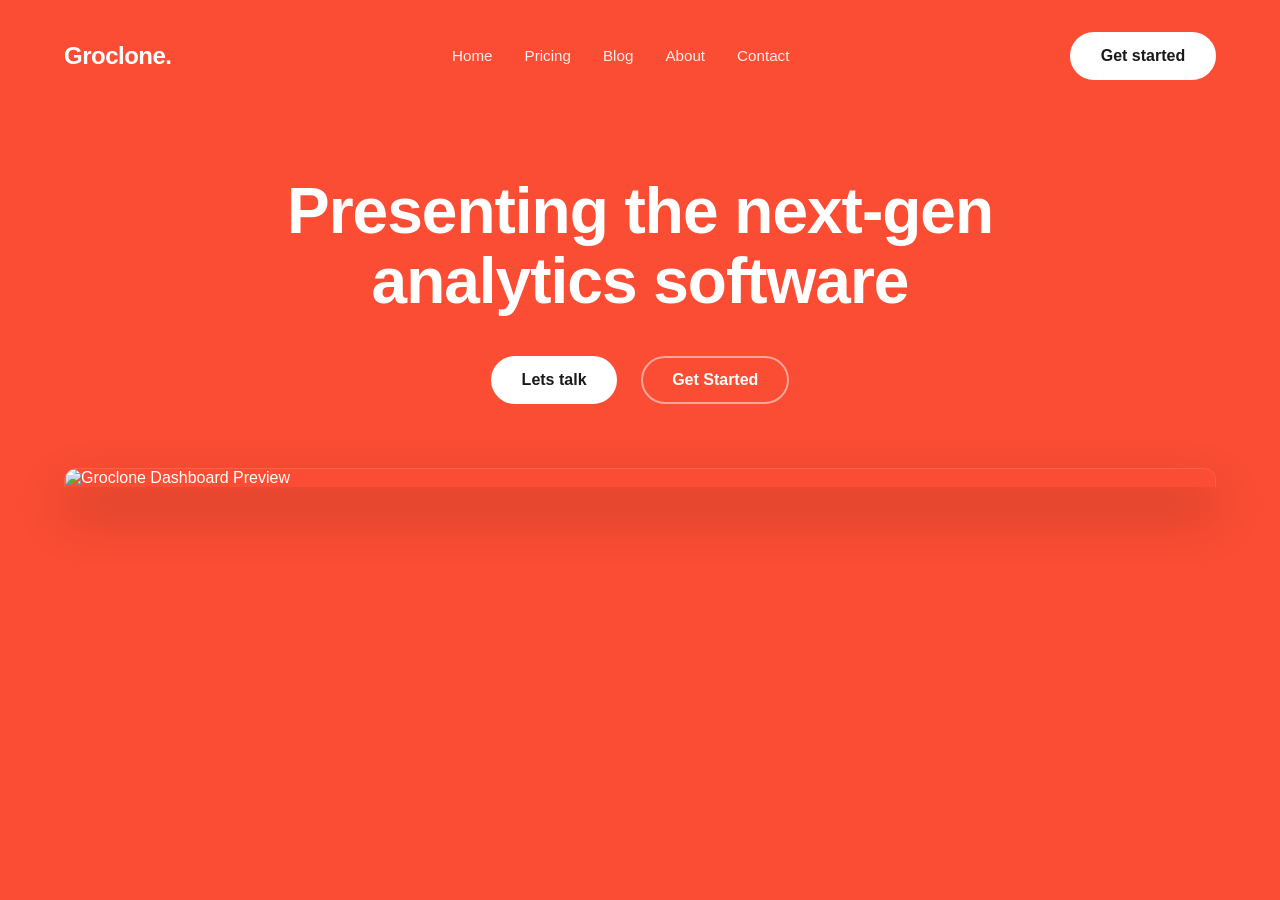
==== index.html @ 29d66b4a "fix: Update logo link in sidebar and adjust home link in navigation" ====
<!DOCTYPE html>
<html lang="en">
<head>
    <meta charset="UTF-8">
    <meta name="viewport" content="width=device-width, initial-scale=1.0">
    <title>Groclone - Next-Gen Analytics</title>
    <link rel="stylesheet" href="style.css">
</head>
<body>

    <section class="hero-section">
        
        <header class="navbar">
            <div class="logo">
                <a href="#">Groclone.</a>
            </div>
            
            <nav class="nav-links">
                <ul>
                    <li><a href="./html/dashboard.html">Home</a></li>
                    <li><a href="#">Pricing</a></li>
                    <li><a href="#">Blog</a></li>
                    <li><a href="#">About</a></li>
                    <li><a href="#">Contact</a></li>
                </ul>
            </nav>
            
            <div class="nav-action">
                <a href="#" class="btn btn-white">Get started</a>
            </div>
        </header>

        <main class="hero-content">
            <div class="hero-text-container">
                <h1>Presenting the next-gen analytics software</h1>
                
                <div class="hero-buttons">
                    <a href="#" class="btn btn-white">Lets talk</a>
                    <a href="#" class="btn btn-outline">Get Started</a>
                </div>
            </div>

            <div class="hero-mockup-container">
                <img src="https://via.placeholder.com/1100x700/ffffff/cccccc?text=Dashboard+Mockup+Image" alt="Groclone Dashboard Preview" class="dashboard-mockup">
            </div>
        </main>

    </section>

</body>
</html>
---- style.css ----
/* --- Variables & Reset --- */
:root {
    --primary-bg: #fa4d33; /* Vibrant red/orange background */
    --text-light: #ffffff;
    --text-dark: #1a1a1a;
    --font-main: -apple-system, BlinkMacSystemFont, "Segoe UI", Roboto, Helvetica, Arial, sans-serif;
    --transition: all 0.3s ease;
}

* {
    margin: 0;
    padding: 0;
    box-sizing: border-box;
}

body {
    font-family: var(--font-main);
    background-color: var(--primary-bg);
    color: var(--text-light);
    -webkit-font-smoothing: antialiased;
}

/* --- Hero Section Layout --- */
.hero-section {
    min-height: 100vh;
    display: flex;
    flex-direction: column;
    overflow-x: hidden;
}

/* --- Navigation Bar --- */
.navbar {
    display: flex;
    justify-content: space-between;
    align-items: center;
    padding: 2rem 5%;
    max-width: 1440px;
    margin: 0 auto;
    width: 100%;
}

.logo a {
    color: var(--text-light);
    text-decoration: none;
    font-size: 1.5rem;
    font-weight: 700;
    letter-spacing: -0.5px;
}

.nav-links ul {
    display: flex;
    list-style: none;
    gap: 2rem;
}

.nav-links a {
    color: var(--text-light);
    text-decoration: none;
    font-size: 0.95rem;
    font-weight: 500;
    opacity: 0.9;
    transition: var(--transition);
}

.nav-links a:hover {
    opacity: 1;
}

/* --- Buttons --- */
.btn {
    display: inline-block;
    padding: 0.8rem 1.8rem;
    border-radius: 50px;
    font-size: 1rem;
    font-weight: 600;
    text-decoration: none;
    transition: var(--transition);
    cursor: pointer;
    text-align: center;
}

.btn-white {
    background-color: var(--text-light);
    color: var(--text-dark);
    border: 2px solid var(--text-light);
}

.btn-white:hover {
    transform: translateY(-2px);
    box-shadow: 0 10px 20px rgba(0, 0, 0, 0.1);
}

.btn-outline {
    background-color: transparent;
    color: var(--text-light);
    border: 2px solid rgba(255, 255, 255, 0.5);
}

.btn-outline:hover {
    border-color: var(--text-light);
    background-color: rgba(255, 255, 255, 0.1);
}

/* --- Hero Content --- */
.hero-content {
    display: flex;
    flex-direction: column;
    align-items: center;
    flex: 1;
    padding-top: 4rem;
    width: 100%;
}

.hero-text-container {
    text-align: center;
    max-width: 800px;
    padding: 0 20px;
    margin-bottom: 4rem;
}

.hero-text-container h1 {
    font-size: clamp(3rem, 5vw, 4.5rem);
    font-weight: 700;
    line-height: 1.1;
    margin-bottom: 2.5rem;
    letter-spacing: -1px;
}

.hero-buttons {
    display: flex;
    justify-content: center;
    gap: 1.5rem;
}

/* --- Dashboard Mockup --- */
.hero-mockup-container {
    width: 90%;
    max-width: 1200px;
    margin: 0 auto;
    /* Pushes the image down slightly out of frame if desired, or just gives it space */
    margin-bottom: -5%; 
}

.dashboard-mockup {
    width: 100%;
    height: auto;
    display: block;
    border-radius: 12px 12px 0 0; /* Rounds only the top corners */
    box-shadow: 0 25px 50px rgba(0, 0, 0, 0.25);
    /* Optional: subtle border to separate from background */
    border: 1px solid rgba(255, 255, 255, 0.1); 
    border-bottom: none;
}

/* --- Responsive Design --- */
@media screen and (max-width: 900px) {
    .navbar {
        flex-direction: column;
        gap: 1.5rem;
    }
    
    .nav-links ul {
        flex-wrap: wrap;
        justify-content: center;
    }
}

@media screen and (max-width: 600px) {
    .hero-text-container h1 {
        font-size: 2.5rem;
    }
    
    .hero-buttons {
        flex-direction: column;
        gap: 1rem;
    }
    
    .btn {
        width: 100%;
    }
}
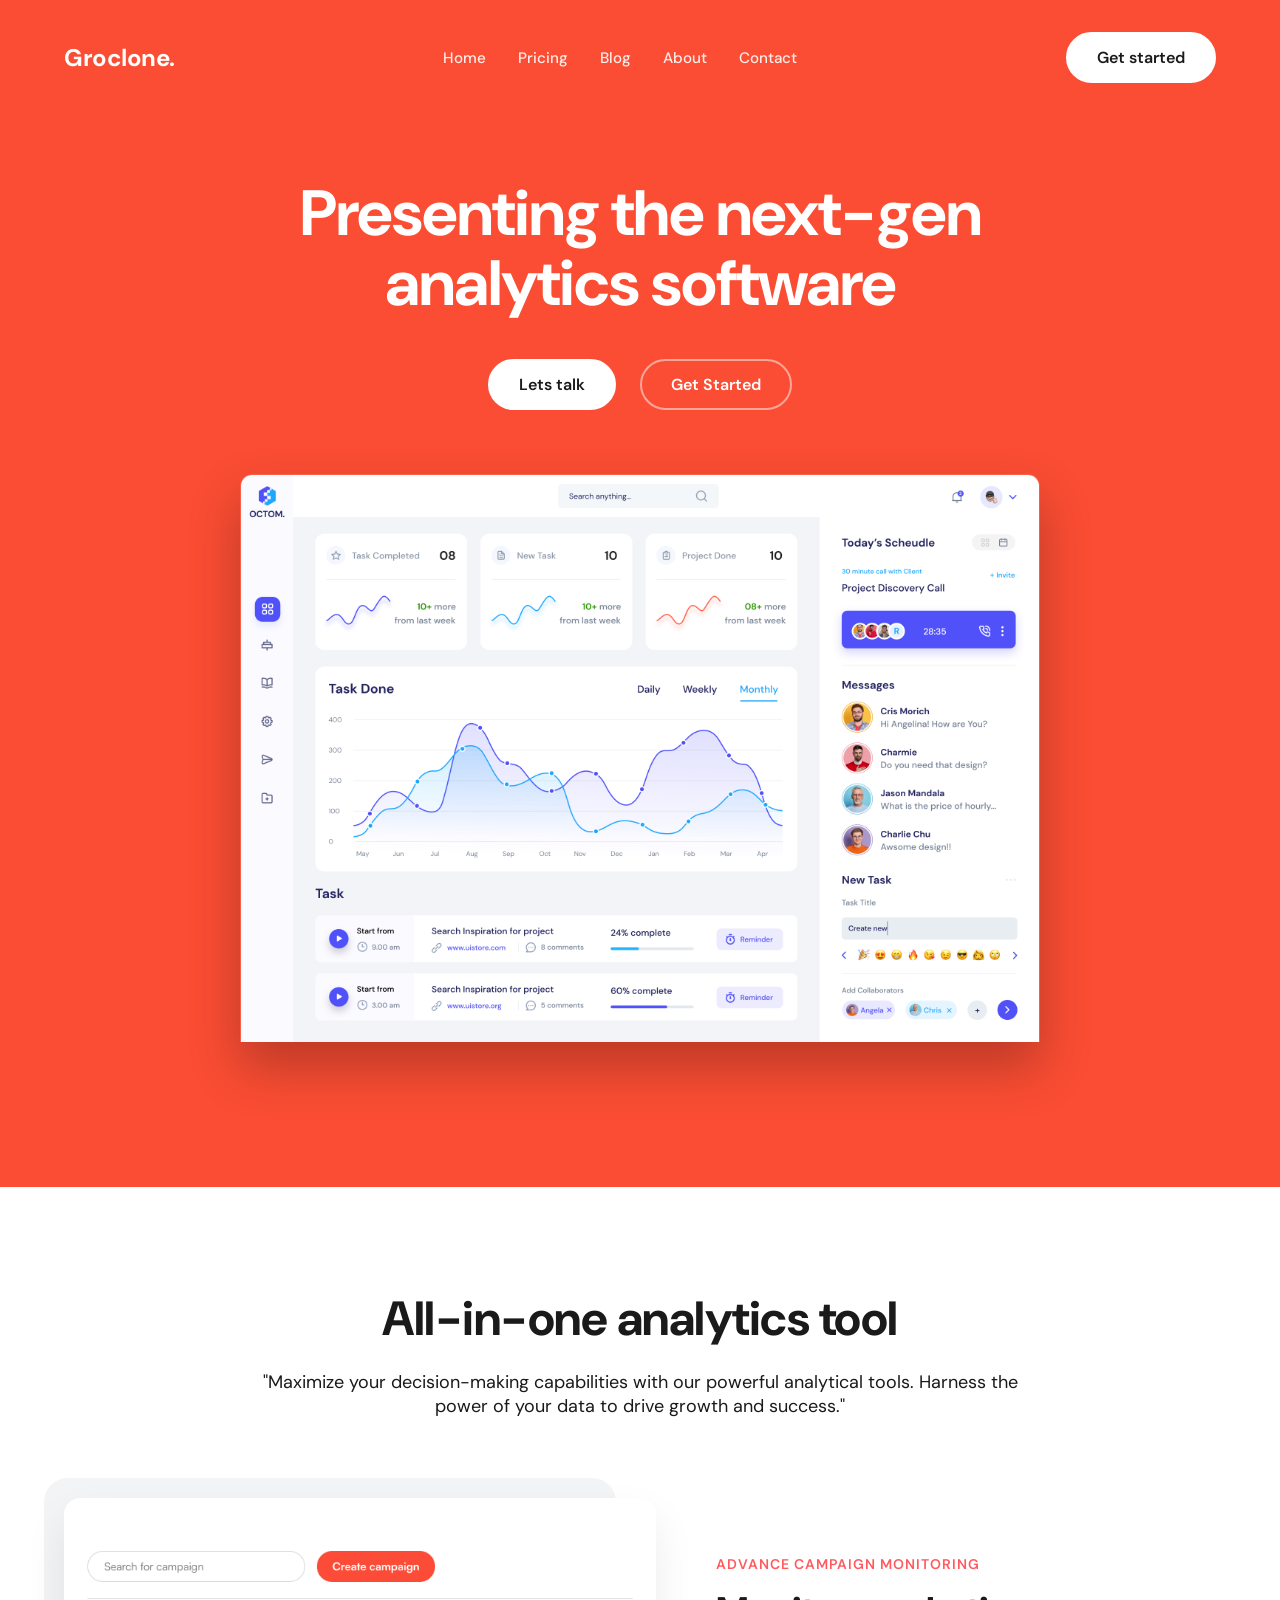
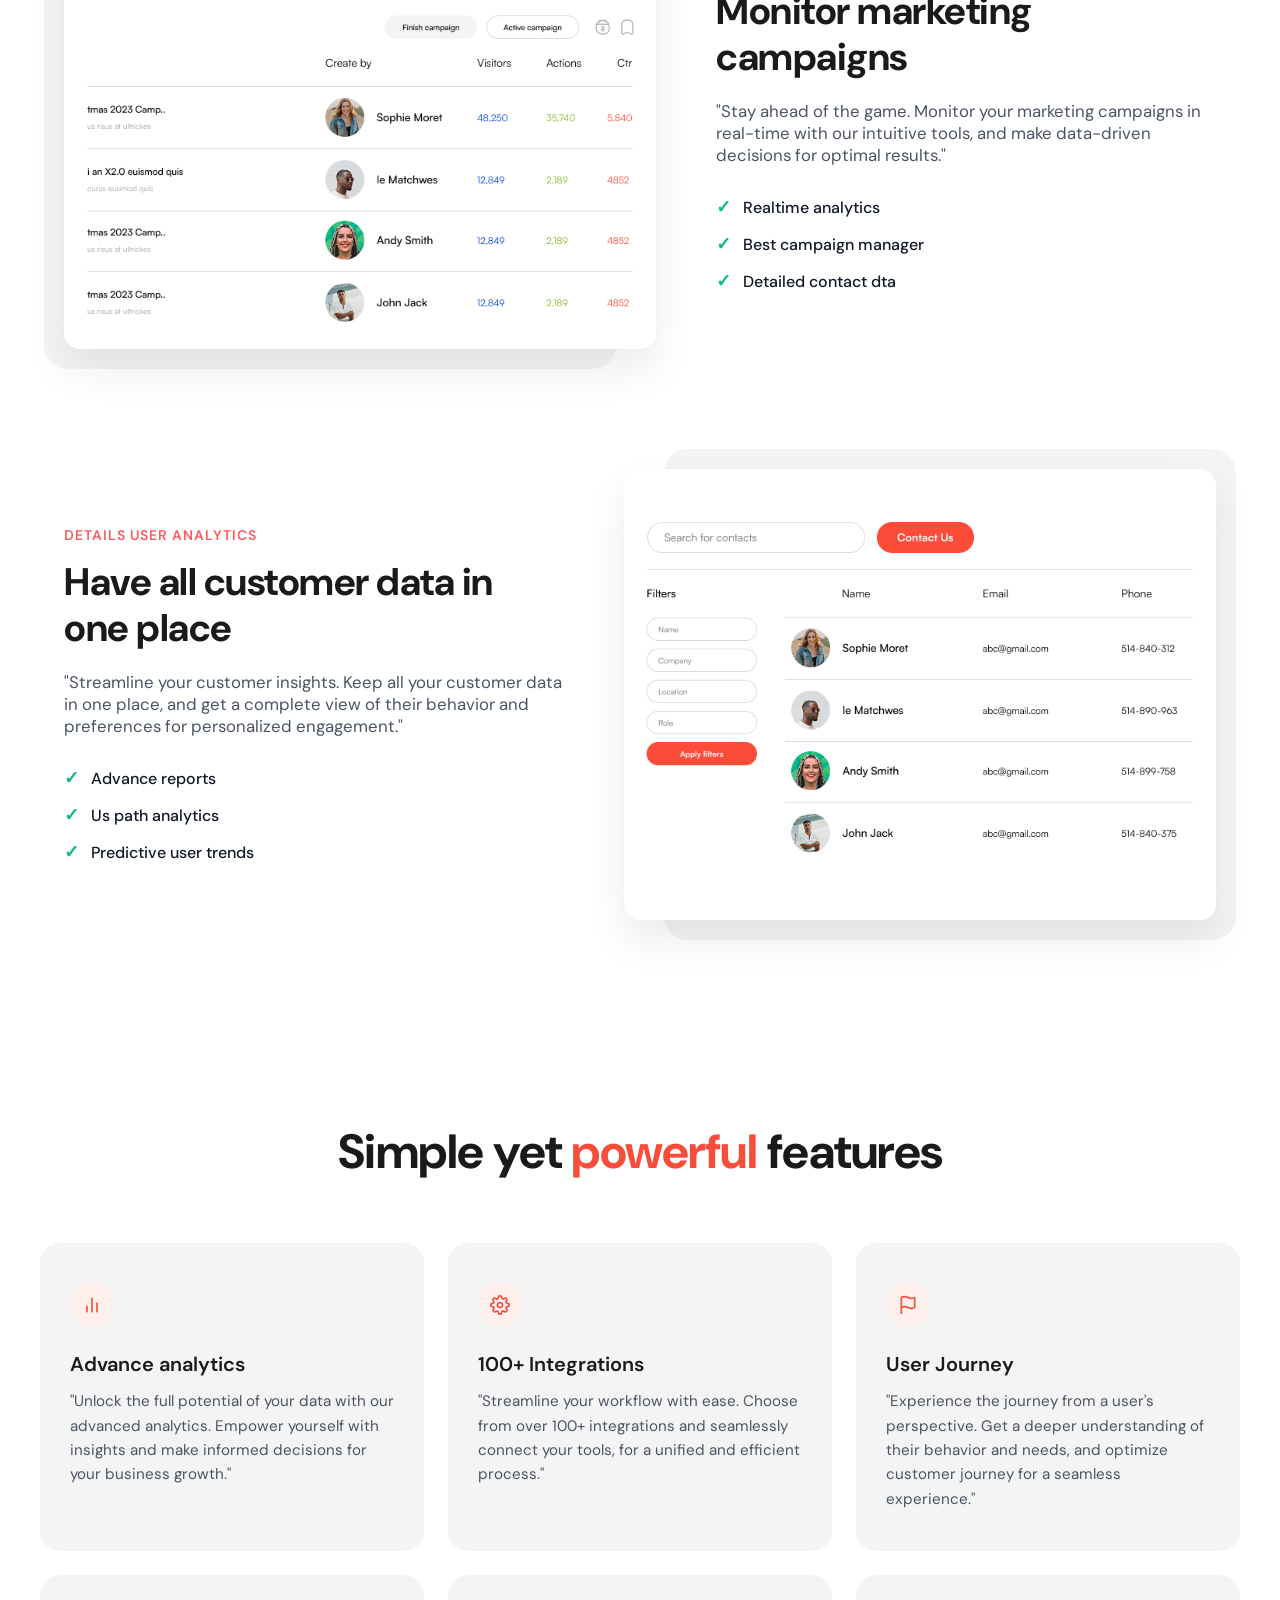
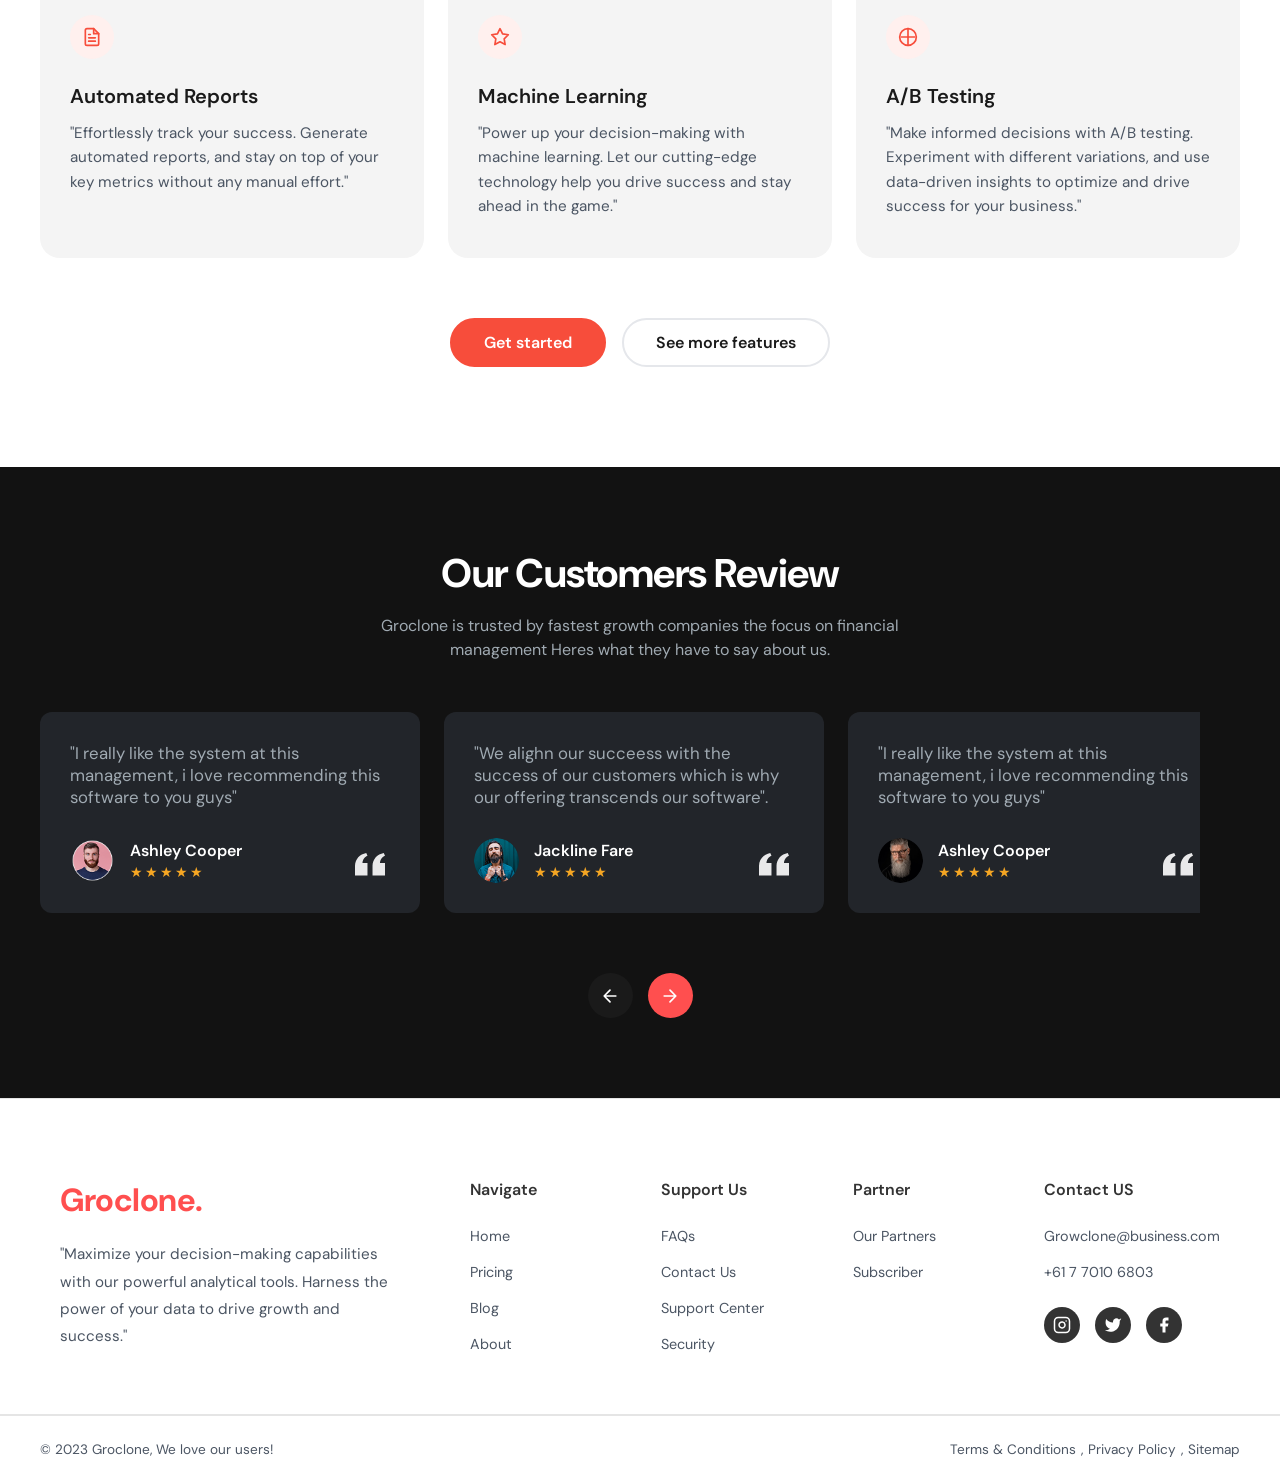
==== commit 5ead7d20: "Refactor code structure for improved readability and maintainability" ====
--- a/index.html
+++ b/index.html
@@ -5,6 +5,7 @@
     <meta name="viewport" content="width=device-width, initial-scale=1.0">
     <title>Groclone - Next-Gen Analytics</title>
     <link rel="stylesheet" href="style.css">
+    
 </head>
 <body>
 
@@ -12,40 +13,308 @@
         
         <header class="navbar">
             <div class="logo">
-                <a href="#">Groclone.</a>
-            </div>
-            
+                <a href="./index.html">Groclone.</a>
+            </div>  
             <nav class="nav-links">
                 <ul>
-                    <li><a href="./html/dashboard.html">Home</a></li>
+                    <li><a href="#">Home</a></li>
                     <li><a href="#">Pricing</a></li>
                     <li><a href="#">Blog</a></li>
                     <li><a href="#">About</a></li>
                     <li><a href="#">Contact</a></li>
                 </ul>
-            </nav>
-            
+            </nav>   
             <div class="nav-action">
-                <a href="#" class="btn btn-white">Get started</a>
+                <a href="./html/dashboard.html" class="btn btn-white">Get started</a>
             </div>
         </header>
-
         <main class="hero-content">
             <div class="hero-text-container">
-                <h1>Presenting the next-gen analytics software</h1>
-                
+                <h1>Presenting the next-gen analytics software</h1>  
                 <div class="hero-buttons">
                     <a href="#" class="btn btn-white">Lets talk</a>
                     <a href="#" class="btn btn-outline">Get Started</a>
                 </div>
             </div>
-
             <div class="hero-mockup-container">
-                <img src="https://via.placeholder.com/1100x700/ffffff/cccccc?text=Dashboard+Mockup+Image" alt="Groclone Dashboard Preview" class="dashboard-mockup">
+                <img src="./img/dashboard.jpg" alt="Groclone Dashboard Preview" class="dashboard-mockup">
             </div>
         </main>
-
     </section>
+    <!-- SECTION CONTAINER -->
+    <section class="features-section">  
+        <div class="section-header">
+            <h2>All-in-one analytics tool</h2>
+            <p>"Maximize your decision-making capabilities with our powerful analytical tools. Harness the power of your data to drive growth and success."</p>
+        </div>
+        <div class="feature-row">
+            <div class="feature-image-container">
+                <div class="image-bg-shape"></div>
+                <img src="./img/monitor-marketing.png" alt="Campaign Monitoring Dashboard" class="feature-image">
+            </div>
+            <div class="feature-content">
+                <span class="feature-subtitle">Advance campaign monitoring</span>
+                <h3>Monitor marketing campaigns</h3>
+                <p>"Stay ahead of the game. Monitor your marketing campaigns in real-time with our intuitive tools, and make data-driven decisions for optimal results."</p>
+
+                <ul class="feature-list">
+                    <li>
+                        <span class="checkmark">✓</span>
+                        Realtime analytics
+                    </li>
+                    <li>
+                        <span class="checkmark">✓</span>
+                        Best campaign manager
+                    </li>
+                    <li>
+                        <span class="checkmark">✓</span>
+                        Detailed contact dta
+                    </li>
+                </ul>
+            </div>
+        </div>
+        <div class="feature-row reverse">
+            <div class="feature-content">
+                <span class="feature-subtitle">Details User Analytics</span>
+                <h3>Have all customer data in one place</h3>
+                <p>"Streamline your customer insights. Keep all your customer data in one place, and get a complete view of their behavior and preferences for personalized engagement."</p>
+                
+                <ul class="feature-list">
+                    <li>
+                        <span class="checkmark">✓</span>
+                        Advance reports
+                    </li>
+                    <li>
+                        <span class="checkmark">✓</span>
+                        Us path analytics
+                    </li>
+                    <li>
+                        <span class="checkmark">✓</span>
+                        Predictive user trends
+                    </li>
+                </ul>
+            </div>
+            <div class="feature-image-container">
+                 <div class="image-bg-shape"></div>
+                 <img src="./img/customer.png" alt="Customer Data Dashboard" class="feature-image">
+            </div>
+        </div>
+    </section>
+    <!-- FEATURE SECTION-2 -->
+    <section class="features-section2">
+        <div class="section-container">
+            
+            <div class="section-header2">
+                <h2>Simple yet <span class="highlight">powerful</span> features</h2>
+            </div>
+
+            <div class="features-grid">
+                <div class="feature-card">
+                    <div class="feature-icon">
+                        <svg viewBox="0 0 24 24" fill="none" stroke="currentColor" stroke-width="2" stroke-linecap="round" stroke-linejoin="round"><line x1="18" y1="20" x2="18" y2="10"></line><line x1="12" y1="20" x2="12" y2="4"></line><line x1="6" y1="20" x2="6" y2="14"></line></svg>
+                    </div>
+                    <h3>Advance analytics</h3>
+                    <p>"Unlock the full potential of your data with our advanced analytics. Empower yourself with insights and make informed decisions for your business growth."</p>
+                </div>
+                <div class="feature-card">
+                    <div class="feature-icon">
+                        <svg viewBox="0 0 24 24" fill="none" stroke="currentColor" stroke-width="2" stroke-linecap="round" stroke-linejoin="round"><circle cx="12" cy="12" r="3"></circle><path d="M19.4 15a1.65 1.65 0 0 0 .33 1.82l.06.06a2 2 0 0 1 0 2.83 2 2 0 0 1-2.83 0l-.06-.06a1.65 1.65 0 0 0-1.82-.33 1.65 1.65 0 0 0-1 1.51V21a2 2 0 0 1-2 2 2 2 0 0 1-2-2v-.09A1.65 1.65 0 0 0 9 19.4a1.65 1.65 0 0 0-1.82.33l-.06.06a2 2 0 0 1-2.83 0 2 2 0 0 1 0-2.83l.06-.06a1.65 1.65 0 0 0 .33-1.82 1.65 1.65 0 0 0-1.51-1H3a2 2 0 0 1-2-2 2 2 0 0 1 2-2h.09A1.65 1.65 0 0 0 4.6 9a1.65 1.65 0 0 0-.33-1.82l-.06-.06a2 2 0 0 1 0-2.83 2 2 0 0 1 2.83 0l.06.06a1.65 1.65 0 0 0 1.82.33H9a1.65 1.65 0 0 0 1-1.51V3a2 2 0 0 1 2-2 2 2 0 0 1 2 2v.09a1.65 1.65 0 0 0 1 1.51 1.65 1.65 0 0 0 1.82-.33l.06-.06a2 2 0 0 1 2.83 0 2 2 0 0 1 0 2.83l-.06.06a1.65 1.65 0 0 0-.33 1.82V9a1.65 1.65 0 0 0 1.51 1H21a2 2 0 0 1 2 2 2 2 0 0 1-2 2h-.09a1.65 1.65 0 0 0-1.51 1z"></path></svg>
+                    </div>
+                    <h3>100+ Integrations</h3>
+                    <p>"Streamline your workflow with ease. Choose from over 100+ integrations and seamlessly connect your tools, for a unified and efficient process."</p>
+                </div>
+                <div class="feature-card">
+                    <div class="feature-icon">
+                        <svg viewBox="0 0 24 24" fill="none" stroke="currentColor" stroke-width="2" stroke-linecap="round" stroke-linejoin="round"><path d="M4 15s1-1 4-1 5 2 8 2 4-1 4-1V3s-1 1-4 1-5-2-8-2-4 1-4 1z"></path><line x1="4" y1="22" x2="4" y2="15"></line></svg>
+                    </div>
+                    <h3>User Journey</h3>
+                    <p>"Experience the journey from a user's perspective. Get a deeper understanding of their behavior and needs, and optimize customer journey for a seamless experience."</p>
+                </div>
+                <div class="feature-card">
+                    <div class="feature-icon">
+                        <svg viewBox="0 0 24 24" fill="none" stroke="currentColor" stroke-width="2" stroke-linecap="round" stroke-linejoin="round"><path d="M14 2H6a2 2 0 0 0-2 2v16a2 2 0 0 0 2 2h12a2 2 0 0 0 2-2V8z"></path><polyline points="14 2 14 8 20 8"></polyline><line x1="16" y1="13" x2="8" y2="13"></line><line x1="16" y1="17" x2="8" y2="17"></line><polyline points="10 9 9 9 8 9"></polyline></svg>
+                    </div>
+                    <h3>Automated Reports</h3>
+                    <p>"Effortlessly track your success. Generate automated reports, and stay on top of your key metrics without any manual effort."</p>
+                </div>
+                <div class="feature-card">
+                    <div class="feature-icon">
+                        <svg viewBox="0 0 24 24" fill="none" stroke="currentColor" stroke-width="2" stroke-linecap="round" stroke-linejoin="round"><polygon points="12 2 15.09 8.26 22 9.27 17 14.14 18.18 21.02 12 17.77 5.82 21.02 7 14.14 2 9.27 8.91 8.26 12 2"></polygon></svg>
+                    </div>
+                    <h3>Machine Learning</h3>
+                    <p>"Power up your decision-making with machine learning. Let our cutting-edge technology help you drive success and stay ahead in the game."</p>
+                </div>
+                <div class="feature-card">
+                    <div class="feature-icon">
+                        <svg viewBox="0 0 24 24" fill="none" stroke="currentColor" stroke-width="2" stroke-linecap="round" stroke-linejoin="round"><circle cx="12" cy="12" r="10"></circle><line x1="12" y1="2" x2="12" y2="22"></line><path d="M12 12h8"></path><path d="M12 12H4"></path></svg>
+                    </div>
+                    <h3>A/B Testing</h3>
+                    <p>"Make informed decisions with A/B testing. Experiment with different variations, and use data-driven insights to optimize and drive success for your business."</p>
+                </div>
+            </div>
+            <div class="features-actions">
+                <a href="#" class="bttn bttn-primary">Get started</a>
+                <a href="#" class="bttn bttn-outline">See more features</a>
+            </div>
+        </div>
+    </section>
+    <!-- REVIEW SECTION -->
+     <section class="reviews-section">
+        <div class="review-container">
+            <div class="review-header">
+                <h2>Our Customers Review</h2>
+                <p>Groclone is trusted by fastest growth companies the focus on financial management Heres what they have to say about us.</p>
+            </div>
+
+            <div class="carousel-container">
+                <div class="reviews-carousel">
+                    
+                    <article class="review-card">
+                        <p class="review-text">"I really like the system at this management, i love recommending this software to you guys"</p>
+                        <div class="card-footer">
+                            <div class="reviewer-info">
+                                <img src="./img/Ashley.png" alt="Ashley Cooper" class="avatar">
+                                <div class="reviewer-details">
+                                    <h4 class="name">Ashley Cooper</h4>
+                                    <div class="stars" aria-label="5 stars">
+                                        &#9733;&#9733;&#9733;&#9733;&#9733;
+                                    </div>
+                                </div>
+                            </div>
+                            <div class="quote-icon">
+                                <svg width="40" height="30" viewBox="0 0 24 24" fill="white" xmlns="http://www.w3.org/2000/svg">
+                                    <path d="M14.017 18L14.017 10.609C14.017 4.905 17.748 1.039 23 0L23.995 2.151C21.563 3.068 20 5.789 20 8H24V18H14.017ZM0 18V10.609C0 4.905 3.748 1.038 9 0L9.996 2.151C7.563 3.068 6 5.789 6 8H9.983L9.983 18L0 18Z"/>
+                                </svg>
+                            </div>
+                        </div>
+                    </article>
+
+                    <article class="review-card">
+                        <p class="review-text">"We alighn our succeess with the success of our customers which is why our offering transcends our software".</p>
+                        <div class="card-footer">
+                            <div class="reviewer-info">
+                                <img src="./img/Jackline.png" alt="Jackline Fare" class="avatar">
+                                <div class="reviewer-details">
+                                    <h4 class="name">Jackline Fare</h4>
+                                    <div class="stars" aria-label="5 stars">
+                                        &#9733;&#9733;&#9733;&#9733;&#9733;
+                                    </div>
+                                </div>
+                            </div>
+                            <div class="quote-icon">
+                                <svg width="40" height="30" viewBox="0 0 24 24" fill="white" xmlns="http://www.w3.org/2000/svg">
+                                    <path d="M14.017 18L14.017 10.609C14.017 4.905 17.748 1.039 23 0L23.995 2.151C21.563 3.068 20 5.789 20 8H24V18H14.017ZM0 18V10.609C0 4.905 3.748 1.038 9 0L9.996 2.151C7.563 3.068 6 5.789 6 8H9.983L9.983 18L0 18Z"/>
+                                </svg>
+                            </div>
+                        </div>
+                    </article>
+
+                    <article class="review-card">
+                        <p class="review-text">"I really like the system at this management, i love recommending this software to you guys"</p>
+                        <div class="card-footer">
+                            <div class="reviewer-info">
+                                <img src="./img/cooper.png" alt="Ashley Cooper" class="avatar">
+                                <div class="reviewer-details">
+                                    <h4 class="name">Ashley Cooper</h4>
+                                    <div class="stars" aria-label="5 stars">
+                                        &#9733;&#9733;&#9733;&#9733;&#9733;
+                                    </div>
+                                </div>
+                            </div>
+                            <div class="quote-icon">
+                                <svg width="40" height="30" viewBox="0 0 24 24" fill="white" xmlns="http://www.w3.org/2000/svg">
+                                    <path d="M14.017 18L14.017 10.609C14.017 4.905 17.748 1.039 23 0L23.995 2.151C21.563 3.068 20 5.789 20 8H24V18H14.017ZM0 18V10.609C0 4.905 3.748 1.038 9 0L9.996 2.151C7.563 3.068 6 5.789 6 8H9.983L9.983 18L0 18Z"/>
+                                </svg>
+                            </div>
+                        </div>
+                    </article>
+                </div>
+            </div>
+            <div class="carousel-nav">
+                <button class="nav-btn prev" aria-label="Previous">
+                    <svg width="20" height="20" viewBox="0 0 24 24" fill="none" stroke="currentColor" stroke-width="2" stroke-linecap="round" stroke-linejoin="round"><path d="M19 12H5M12 19l-7-7 7-7"/></svg>
+                </button>
+                <button class="nav-btn next" aria-label="Next">
+                    <svg width="20" height="20" viewBox="0 0 24 24" fill="none" stroke="currentColor" stroke-width="2" stroke-linecap="round" stroke-linejoin="round"><path d="M5 12h14M12 5l7 7-7 7"/></svg>
+                </button>
+            </div>
+        </div>
+    </section>
+    <!-- FOOTER SECTION -->
+
+    <footer class="site-footer">
+        <div class="footer-container">
+            
+            <div class="footer-brand">
+                <h2 class="brand-logo">Groclone.</h2>
+                <p class="brand-description">
+                    "Maximize your decision-making capabilities with our powerful analytical tools. Harness the power of your data to drive growth and success."
+                </p>
+            </div>
+            <div class="footer-links-grid">
+                
+                <div class="footer-column">
+                    <h3 class="column-title">Navigate</h3>
+                    <ul class="footer-links">
+                        <li><a href="#">Home</a></li>
+                        <li><a href="#">Pricing</a></li>
+                        <li><a href="#">Blog</a></li>
+                        <li><a href="#">About</a></li>
+                    </ul>
+                </div>
+
+                <div class="footer-column">
+                    <h3 class="column-title">Support Us</h3>
+                    <ul class="footer-links">
+                        <li><a href="#">FAQs</a></li>
+                        <li><a href="#">Contact Us</a></li>
+                        <li><a href="#">Support Center</a></li>
+                        <li><a href="#">Security</a></li>
+                    </ul>
+                </div>
+
+                <div class="footer-column">
+                    <h3 class="column-title">Partner</h3>
+                    <ul class="footer-links">
+                        <li><a href="#">Our Partners</a></li>
+                        <li><a href="#">Subscriber</a></li>
+                    </ul>
+                </div>
+
+                <div class="footer-column">
+                    <h3 class="column-title">Contact US</h3>
+                    <ul class="footer-links contact-info">
+                        <li><a href="mailto:Growclone@business.com">Growclone@business.com</a></li>
+                        <li><a href="tel:+61770106803">+61 7 7010 6803</a></li>
+                    </ul>
+                    
+                    <div class="social-icons">
+                        <a href="#" aria-label="Instagram">
+                            <svg viewBox="0 0 24 24" width="24" height="24" stroke="currentColor" stroke-width="2" fill="none" stroke-linecap="round" stroke-linejoin="round"><rect x="2" y="2" width="20" height="20" rx="5" ry="5"></rect><path d="M16 11.37A4 4 0 1 1 12.63 8 4 4 0 0 1 16 11.37z"></path><line x1="17.5" y1="6.5" x2="17.51" y2="6.5"></line></svg>
+                        </a>
+                        <a href="#" aria-label="Twitter">
+                            <svg viewBox="0 0 24 24" width="24" height="24" stroke="currentColor" stroke-width="2" fill="none" stroke-linecap="round" stroke-linejoin="round"><path d="M23 3a10.9 10.9 0 0 1-3.14 1.53 4.48 4.48 0 0 0-7.86 3v1A10.66 10.66 0 0 1 3 4s-4 9 5 13a11.64 11.64 0 0 1-7 2c9 5 20 0 20-11.5a4.5 4.5 0 0 0-.08-.83A7.72 7.72 0 0 0 23 3z"></path></svg>
+                        </a>
+                        <a href="#" aria-label="Facebook">
+                            <svg viewBox="0 0 24 24" width="24" height="24" stroke="currentColor" stroke-width="2" fill="none" stroke-linecap="round" stroke-linejoin="round"><path d="M18 2h-3a5 5 0 0 0-5 5v3H7v4h3v8h4v-8h3l1-4h-4V7a1 1 0 0 1 1-1h3z"></path></svg>
+                        </a>
+                    </div>
+                </div>
+            </div>
+        </div>
+        <div class="footer-bottom">
+            <div class="bottom-container">
+                <p class="copyright">&copy; 2023 Groclone, We love our users!</p>
+                <div class="legal-links">
+                    <a href="#">Terms & Conditions</a>
+                    <span class="separator">,</span>
+                    <a href="#">Privacy Policy</a>
+                    <span class="separator">,</span>
+                    <a href="#">Sitemap</a>
+                </div>
+            </div>
+        </div>
+    </footer>
 
 </body>
 </html>
--- a/style.css
+++ b/style.css
@@ -1,10 +1,28 @@
-/* --- Variables & Reset --- */
+@import url('https://fonts.googleapis.com/css2?family=DM+Sans:ital,opsz,wght@0,9..40,100..1000;1,9..40,100..1000&display=swap');
+
 :root {
-    --primary-bg: #fa4d33; /* Vibrant red/orange background */
+    --primary-bg: #fa4d33;
     --text-light: #ffffff;
     --text-dark: #1a1a1a;
-    --font-main: -apple-system, BlinkMacSystemFont, "Segoe UI", Roboto, Helvetica, Arial, sans-serif;
+    --secondary-bg: #FFFFFF
     --transition: all 0.3s ease;
+    --text-main: #111827;
+    --text-muted: #4b5563;
+    --accent-color: #ff5a5f; 
+    --check-color: #10b981;  
+    --bg-shape: #f3f4f6; 
+    --primary-color: #f74d3b; 
+    --primary-light: #fff0ee; 
+    --bg-card: #f9fafb;       
+    --bg-main: #ffffff;
+    --bg-dark: #121212;
+    --card-bg: #22252A;
+    --text-mute: #A0AAB2;
+    --accent-red: #FF4F4F;
+    --btn-dark: #2B2E33;
+    --star-gold: #F5A623;
+    --text-order: #333333;
+    --border-color: #e5e5e5;
 }
 
 * {
@@ -14,8 +32,7 @@
 }
 
 body {
-    font-family: var(--font-main);
-    background-color: var(--primary-bg);
+    font-family: "DM sans", sans-serif;
     color: var(--text-light);
     -webkit-font-smoothing: antialiased;
 }
@@ -26,9 +43,10 @@
     display: flex;
     flex-direction: column;
     overflow-x: hidden;
-}
-
-/* --- Navigation Bar --- */
+    background-color: var(--primary-bg);
+}
+
+
 .navbar {
     display: flex;
     justify-content: space-between;
@@ -134,11 +152,11 @@
 
 /* --- Dashboard Mockup --- */
 .hero-mockup-container {
-    width: 90%;
-    max-width: 1200px;
+    width: 100%;
+    max-width: 800px;
+    height: 713px;
     margin: 0 auto;
-    /* Pushes the image down slightly out of frame if desired, or just gives it space */
-    margin-bottom: -5%; 
+    
 }
 
 .dashboard-mockup {
@@ -152,30 +170,551 @@
     border-bottom: none;
 }
 
-/* --- Responsive Design --- */
-@media screen and (max-width: 900px) {
-    .navbar {
-        flex-direction: column;
-        gap: 1.5rem;
-    }
+/* --- Section Container --- */
+.features-section {
+    /* max-width: var(--max-width); */
+    margin: 0 auto;
+    padding: 100px 5%;
+    background-color: var(--secondary-bg);
+}
+
+/* --- Section Header --- */
+.section-header {
+    text-align: center;
+    max-width: 800px;
+    margin: 0 auto 80px auto;
+}
+
+.section-header h2 {
+    font-size: clamp(2rem, 4vw, 3rem);
+    font-weight: 700;
+    margin-bottom: 20px;
+    letter-spacing: -0.5px;
+    color: var(--text-dark);
+}
+
+.section-header p {
+    font-size: 1.125rem;
+    color: var(--text-dark);
+}
+
+/* --- Feature Rows --- */
+.feature-row {
+    display: flex;
+    align-items: center;
+    justify-content: space-between;
+    gap: 60px;
+    margin-bottom: 120px;
+}
+
+.feature-row:last-child {
+    margin-bottom: 0;
+}
+
+/* --- Image Containers --- */
+.feature-image-container {
+    flex: 1;
+    position: relative;
+    width: 100%;
+    max-width: 600px;
+}
+
+
+.image-bg-shape {
+    position: absolute;
+    top: -20px;
+    bottom: -20px;
+    left: -20px;
+    right: 40px; 
+    background-color: var(--bg-shape);
+    border-radius: 24px;
+    z-index: 0;
+}
+
+.feature-row.reverse .image-bg-shape {
+    left: 40px;
+    right: -20px;
+}
+
+.feature-image {
+    position: relative;
+    z-index: 1;
+    width: 100%;
+    height: auto;
+    border-radius: 16px;
+    box-shadow: 0 20px 40px rgba(0, 0, 0, 0.08);
+    display: block;
+}
+
+/* --- Feature Content (Text) --- */
+.feature-content {
+    flex: 1;
+    max-width: 500px;
+}
+
+.feature-subtitle {
+    display: block;
+    color: var(--accent-color);
+    font-size: 0.875rem;
+    font-weight: 600;
+    text-transform: uppercase;
+    letter-spacing: 1px;
+    margin-bottom: 15px;
+}
+
+.feature-content h3 {
+    font-size: clamp(2rem, 3vw, 2.5rem);
+    font-weight: 700;
+    line-height: 1.2;
+    margin-bottom: 20px;
+    letter-spacing: -0.5px;
+    color: var(--text-dark);
+}
+
+.feature-content p {
+    color: var(--text-muted);
+    font-size: 1.05rem;
+    margin-bottom: 30px;
+}
+
+/* --- Feature Check Lists --- */
+.feature-list {
+    list-style: none;
+    display: flex;
+    flex-direction: column;
+    gap: 15px;
+}
+
+.feature-list li {
+    display: flex;
+    align-items: center;
+    font-size: 1rem;
+    font-weight: 500;
+    color: var(--text-main);
+}
+
+.checkmark {
+    color: var(--check-color);
+    font-weight: bold;
+    margin-right: 12px;
+    font-size: 1.1rem;
+}
+
+/* --- Feature Section 2 --- */
+.features-section2 {
+    padding: 100px 20px;
+}
+
+.section-container {
+    max-width: 1200px;
+    margin: 0 auto;
+}
+
+/* --- Section Header --- */
+.section-header2 {
+    text-align: center;
+    margin-bottom: 60px;
+}
+
+.section-header2 h2 {
+    font-size: clamp(2rem, 5vw, 3rem);
+    font-weight: 700;
+    letter-spacing: -0.5px;
+    color: var(--text-dark);
+}
+
+.highlight {
+    color: var(--primary-color);
+}
+
+/* --- Features Grid System --- */
+.features-grid {
+    display: grid;
+    grid-template-columns: repeat(3, 1fr);
+    gap: 24px;
+    margin-bottom: 60px;
     
-    .nav-links ul {
-        flex-wrap: wrap;
-        justify-content: center;
-    }
-}
-
-@media screen and (max-width: 600px) {
-    .hero-text-container h1 {
-        font-size: 2.5rem;
-    }
-    
-    .hero-buttons {
-        flex-direction: column;
-        gap: 1rem;
-    }
-    
-    .btn {
-        width: 100%;
-    }
-}+}
+
+/* --- Individual Feature Card --- */
+.feature-card {
+    background-color: #F4F4F4;
+    padding: 40px 30px;
+    border-radius: 20px;
+    transition: var(--transition);
+    display: flex;
+    flex-direction: column;
+    align-items: flex-start;
+    cursor: pointer;
+}
+
+.feature-card:hover {
+    transform: translateY(-5px);
+    box-shadow: 0 12px 30px rgba(0, 0, 0, 0.05);
+}
+
+/* Card Icon Setup */
+.feature-icon {
+    width: 44px;
+    height: 44px;
+    border-radius: 50%;
+    background-color: var(--primary-light);
+    color: var(--primary-color);
+    display: flex;
+    justify-content: center;
+    align-items: center;
+    margin-bottom: 24px;
+}
+
+.feature-icon svg {
+    width: 20px;
+    height: 20px;
+}
+
+/* Card Text */
+.feature-card h3 {
+    font-size: 1.25rem;
+    font-weight: 600;
+    margin-bottom: 12px;
+    color: var(--text-dark);
+}
+
+.feature-card p {
+    font-size: 0.95rem;
+    color: var(--text-muted);
+    line-height: 1.6;
+}
+
+/* --- Action Buttons --- */
+.features-actions {
+    display: flex;
+    justify-content: center;
+    gap: 16px;
+}
+
+.bttn {
+    display: inline-flex;
+    justify-content: center;
+    align-items: center;
+    padding: 12px 32px;
+    font-size: 1rem;
+    font-weight: 600;
+    text-decoration: none;
+    border-radius: 100px;
+    transition: var(--transition);
+    cursor: pointer;
+}
+
+.bttn-primary {
+    background-color: var(--primary-color);
+    color: white;
+    border: 2px solid var(--primary-color);
+}
+
+.bttn-primary:hover {
+    background-color: #e63e2c; 
+    border-color: #e63e2c;
+}
+
+.bttn-outline {
+    background-color: transparent;
+    color: var(--text-dark);
+    border: 2px solid #e5e7eb;
+}
+
+.bttn-outline:hover {
+    border-color: var(--text-dark);
+    background-color: #f9fafb;
+}
+
+
+/* Review Section */
+
+.reviews-section {
+    padding: 80px 20px;
+    overflow: hidden;
+    background-color: var(--bg-dark);
+}
+
+.review-container {
+    max-width: 1200px;
+    margin: 0 auto;
+}
+
+/* --- Section Header --- */
+.review-header {
+    text-align: center;
+    max-width: 600px;
+    margin: 0 auto 50px auto;
+}
+
+.review-header h2 {
+    font-size: 2.5rem;
+    font-weight: 700;
+    margin-bottom: 15px;
+    letter-spacing: -0.5px;
+    color: var(--text-light);
+}
+
+.review-header p {
+    color: var(--text-mute);
+    font-size: 1rem;
+    line-height: 1.5;
+}
+
+/* --- Carousel Container --- */
+.carousel-container {
+    width: 100%;
+    margin: 0 -20px; 
+    padding: 0 20px;
+}
+
+.reviews-carousel {
+    display: flex;
+    gap: 24px;
+    overflow-x: auto;
+    scroll-snap-type: x mandatory;
+    padding-bottom: 20px;
+    scrollbar-width: none; 
+    -ms-overflow-style: none;  
+}
+
+.reviews-carousel::-webkit-scrollbar {
+    display: none; 
+}
+
+/* --- Review Cards --- */
+.review-card {
+    background-color: var(--card-bg);
+    border-radius: 12px;
+    padding: 30px;
+    display: flex;
+    flex-direction: column;
+    justify-content: space-between;
+    min-width: 320px;
+    flex: 0 0 380px;
+
+}
+
+.review-text {
+    font-size: 1.05rem;
+    color: var(--text-mute);
+    margin-bottom: 30px;
+}
+
+.card-footer {
+    display: flex;
+    justify-content: space-between;
+    align-items: flex-end;
+}
+
+.reviewer-info {
+    display: flex;
+    align-items: center;
+    gap: 15px;
+}
+
+.avatar {
+    width: 45px;
+    height: 45px;
+    border-radius: 50%;
+    object-fit: cover;
+}
+
+.reviewer-details .name {
+    font-size: 1rem;
+    font-weight: 600;
+    margin-bottom: 2px;
+}
+
+.reviewer-details .stars {
+    color: var(--star-gold);
+    font-size: 0.9rem;
+    letter-spacing: 2px;
+}
+
+.quote-icon svg {
+    opacity: 0.9;
+    display: block;
+}
+
+/* --- Navigation Controls --- */
+.carousel-nav {
+    display: flex;
+    justify-content: center;
+    gap: 15px;
+    margin-top: 40px;
+}
+
+.nav-btn {
+    width: 45px;
+    height: 45px;
+    border-radius: 50%;
+    border: none;
+    display: flex;
+    justify-content: center;
+    align-items: center;
+    cursor: pointer;
+    transition: all 0.2s ease;
+    color: var(--text-light);
+}
+
+.nav-btn.prev {
+    background-color: var(--text-dark);
+}
+
+.nav-btn.prev:hover {
+    background-color: #3b3f46;
+}
+
+.nav-btn.next {
+    background-color: var(--accent-red);
+}
+
+.nav-btn.next:hover {
+    background-color: #e04444;
+}
+
+/* Footer Section */
+.site-footer {
+    background-color: var(--text-light);
+    padding-top: 80px;
+    border-top: 1px solid var(--border-color);
+}
+
+.footer-container {
+    max-width: 1200px;
+    margin: 0 auto;
+    padding: 0 20px 60px;
+    display: flex;
+    justify-content: space-between;
+    gap: 60px;
+}
+
+/* --- Brand Section --- */
+.footer-brand {
+    flex: 1;
+    max-width: 350px;
+}
+
+.brand-logo {
+    color: var(--accent-red);
+    font-size: 2rem;
+    font-weight: 700;
+    margin-bottom: 20px;
+    letter-spacing: -0.5px;
+}
+
+.brand-description {
+    color: var(--text-muted);
+    font-size: 0.95rem;
+    line-height: 1.8;
+}
+
+/* --- Links Grid --- */
+.footer-links-grid {
+    flex: 2;
+    display: grid;
+    grid-template-columns: repeat(4, 1fr);
+    gap: 30px;
+}
+
+.column-title {
+    font-size: 1rem;
+    font-weight: 600;
+    color: var(--text-order);
+    margin-bottom: 25px;
+}
+
+.footer-links {
+    list-style: none;
+    display: flex;
+    flex-direction: column;
+    gap: 15px;
+}
+
+.footer-links a {
+    text-decoration: none;
+    color: var(--text-muted);
+    font-size: 0.9rem;
+    transition: var(--transition);
+}
+
+.footer-links a:hover {
+    color: var(--accent-red);
+}
+
+.contact-info a {
+    color: var(--text-muted);
+}
+
+/* --- Social Icons --- */
+.social-icons {
+    display: flex;
+    gap: 15px;
+    margin-top: 25px;
+}
+
+.social-icons a {
+    display: flex;
+    align-items: center;
+    justify-content: center;
+    width: 36px;
+    height: 36px;
+    background-color: var(--text-order);
+    color: var(--text-light);
+    border-radius: 50%;
+    transition: var(--transition);
+}
+
+.social-icons a:hover {
+    background-color: var(--accent-red);
+    transform: translateY(-3px);
+}
+
+.social-icons svg {
+    width: 18px;
+    height: 18px;
+    fill: currentColor; 
+    stroke: none;
+}
+
+
+.social-icons a:nth-child(1) svg { fill: none; stroke: currentColor; }
+
+/* --- Footer Bottom Bar --- */
+.footer-bottom {
+    border-top: 2px solid var(--border-color);
+    padding: 25px 20px;
+}
+
+.bottom-container {
+    max-width: 1200px;
+    margin: 0 auto;
+    display: flex;
+    justify-content: space-between;
+    align-items: center;
+    font-size: 0.85rem;
+    color: var(--text-muted);
+}
+
+.legal-links {
+    display: flex;
+    align-items: center;
+    gap: 5px;
+}
+
+.legal-links a {
+    text-decoration: none;
+    color: var(--text-muted);
+    transition: var(--transition);
+}
+
+.legal-links a:hover {
+    color: var(--accent-red);
+}
+
+.separator {
+    color: var(--text-muted);
+}
+
